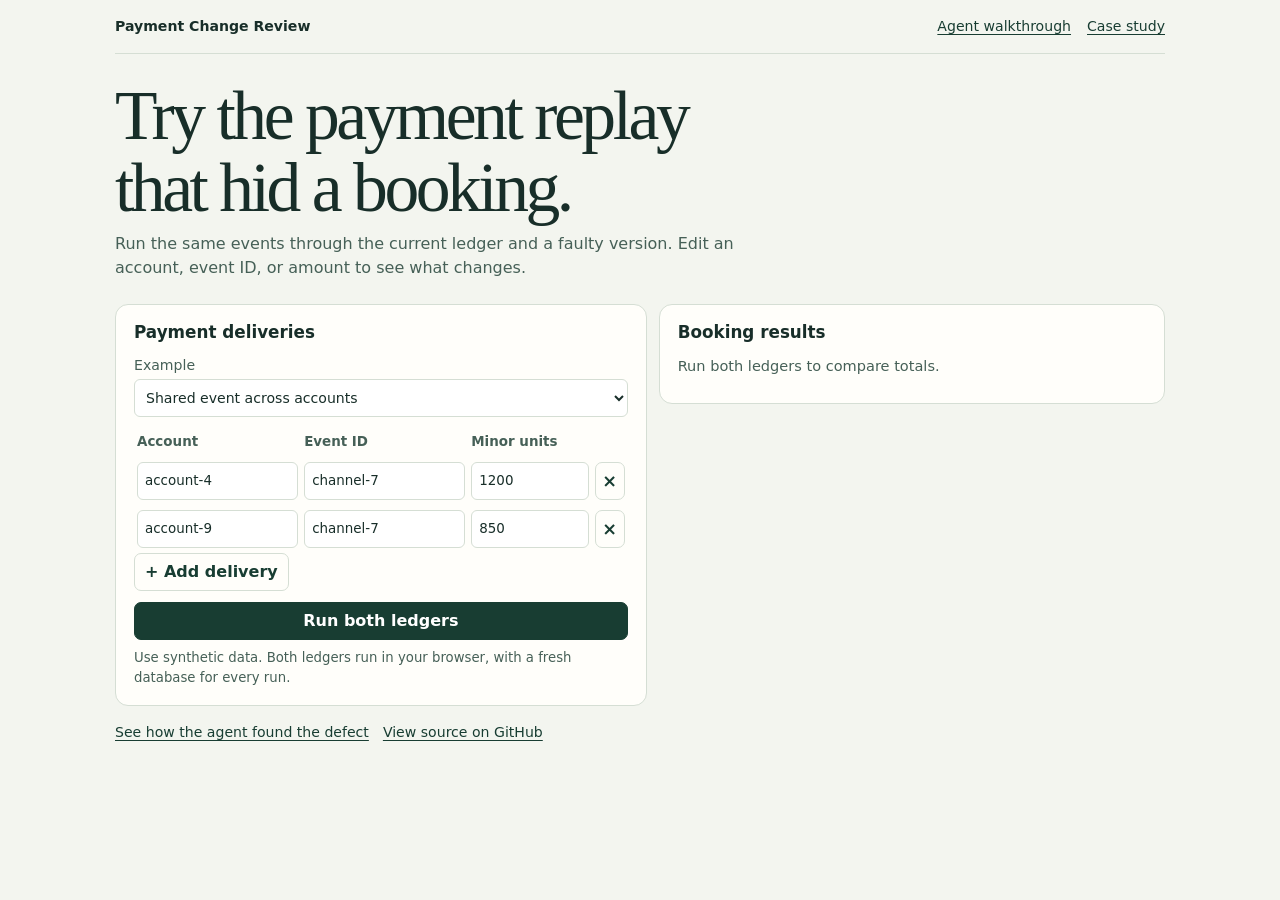
==== recruiter-demo/index.html @ 4d400537 "Deploy an interactive payment ledger sandbox" ====
<!doctype html>
<html lang="en">
<head>
  <meta charset="utf-8">
  <meta name="viewport" content="width=device-width, initial-scale=1">
  <meta name="description" content="Try a payment replay in two SQLite ledgers and see the defect an AI reviewer reproduced.">
  <title>Payment Change Review · Interactive ledger</title>
  <link rel="icon" href="data:,">
  <link rel="stylesheet" href="./recruiter.css">
  <script type="module" src="./recruiter.js"></script>
</head>
<body>
  <div class="wrap">
    <header class="mast">
      <span class="brand">Payment Change Review</span>
      <nav aria-label="Project links">
        <a href="./walkthrough/">Agent walkthrough</a>
        <a href="./brief.pdf">Case study</a>
      </nav>
    </header>
    <main>
      <section class="intro" aria-labelledby="title">
        <h1 id="title">Try the payment replay that hid a booking.</h1>
        <p>Run the same events through the current ledger and a faulty version. Edit an account, event ID, or amount to see what changes.</p>
      </section>
      <noscript>Enable JavaScript to run the ledger, or open the <a href="./brief.pdf">case study</a>.</noscript>
      <div class="workspace">
        <section class="panel" aria-labelledby="deliveries-title">
          <h2 id="deliveries-title">Payment deliveries</h2>
          <form id="delivery-form">
            <fieldset id="editor" disabled>
              <label class="sample" for="example">Example
                <select id="example">
                  <option value="collision">Shared event across accounts</option>
                  <option value="retry">Retry with a changed amount</option>
                  <option value="distinct">Two distinct events</option>
                </select>
              </label>
              <table class="inputs" aria-label="Payment deliveries to run in order">
                <thead><tr><th scope="col">Account</th><th scope="col">Event ID</th><th scope="col">Minor units</th><th scope="col"><span class="sr-only">Remove</span></th></tr></thead>
                <tbody id="delivery-rows"></tbody>
              </table>
              <button id="add" class="secondary" type="button">+ Add delivery</button>
            </fieldset>
            <button id="run" type="submit" disabled>Run both ledgers</button>
          </form>
          <p class="note">Use synthetic data. Both ledgers run in your browser, with a fresh database for every run.</p>
        </section>
        <section class="panel" id="results-panel" aria-labelledby="results-title">
          <h2 id="results-title">Booking results</h2>
          <p id="status" role="status">Choose an example and run both ledgers to compare totals.</p>
          <div id="results" hidden>
            <div class="totals" aria-label="Booked totals in minor units">
              <div class="total"><span>Current ledger</span><strong id="current-total"></strong></div>
              <div class="total" id="faulty-card"><span>Faulty ledger</span><strong id="faulty-total"></strong></div>
            </div>
            <p class="note unit">Totals in minor units</p>
            <table class="outcomes" aria-label="Booking results for each delivery">
              <thead><tr><th scope="col">Delivery</th><th scope="col">Current ledger</th><th scope="col">Faulty ledger</th></tr></thead>
              <tbody id="booking-rows"></tbody>
            </table>
          </div>
        </section>
      </div>
    </main>
    <footer>
      <a href="./walkthrough/">See how the agent found the defect</a>
      <a href="https://github.com/Mukesh-Cse/payment-change-review">View source on GitHub</a>
    </footer>
  </div>
</body>
</html>
---- recruiter-demo/recruiter.css ----
:root { color-scheme: light; --page: #f3f5ef; --paper: #fffefa; --ink: #182e29; --muted: #466057; --line: #d5ded4; --green: #183d32; --wash: #edf4e8; --red: #8b3128; }
* { box-sizing: border-box; }
body { margin: 0; background: var(--page); color: var(--ink); font: 16px/1.5 system-ui, sans-serif; }
button, select, input { font: inherit; }
button, select { cursor: pointer; }
button:disabled, fieldset:disabled select { cursor: default; }
a { color: var(--green); text-underline-offset: .22em; }
:focus-visible { outline: 3px solid #247362; outline-offset: 2px; }
.wrap { width: min(1050px, calc(100% - 40px)); margin: auto; }
.mast, footer { display: flex; align-items: center; justify-content: space-between; flex-wrap: wrap; gap: 8px 14px; padding: 16px 0; font-size: .88rem; }
.mast { border-bottom: 1px solid var(--line); }
.mast nav { display: flex; flex-wrap: wrap; gap: 8px 16px; }
.brand { font-weight: 750; }
.intro { padding: 26px 0 24px; }
h1 { max-width: 760px; font: 500 clamp(2.2rem, 5.8vw, 4.35rem)/1.03 Georgia, serif; letter-spacing: -.05em; margin: 0 0 9px; text-wrap: balance; }
.intro p { max-width: 620px; color: var(--muted); margin: 0; }
.workspace { display: grid; grid-template-columns: 1.05fr 1fr; gap: 12px; align-items: start; }
.panel { background: var(--paper); border: 1px solid var(--line); border-radius: 13px; padding: 17px 18px; min-width: 0; }
h2 { font-size: 1.05rem; line-height: 1.2; margin: 0 0 12px; }
fieldset { border: 0; padding: 0; margin: 0; min-width: 0; }
.sample { display: grid; gap: 3px; margin-bottom: 10px; color: var(--muted); font-size: .88rem; }
select, input { color: var(--ink); border: 1px solid var(--line); border-radius: 6px; background: white; min-height: 38px; padding: 5px 7px; width: 100%; min-width: 0; }
button { min-height: 38px; padding: 6px 10px; border: 1px solid var(--green); border-radius: 7px; background: var(--green); color: white; font-weight: 650; }
button:not(:disabled):hover { background: #25604e; }
button:disabled { opacity: .57; }
button.secondary { color: var(--green); border-color: var(--line); background: var(--paper); }
button.secondary:not(:disabled):hover { background: var(--wash); }
#run { display: block; width: 100%; margin-top: 11px; }
table { width: 100%; border-collapse: collapse; font-size: .84rem; text-align: left; }
th { color: var(--muted); font-weight: 650; }
th, td { padding: 5px 3px; }
.inputs { table-layout: fixed; }
.inputs th:nth-child(3) { width: 25%; }
.inputs th:last-child { width: 36px; }
.inputs button { padding: 0; width: 30px; font-size: 1.1rem; }
.inputs input { font-size: .84rem; }
.outcomes td { vertical-align: top; border-top: 1px solid var(--line); overflow-wrap: anywhere; }
.outcomes td:first-child { width: 34%; }
.outcomes td small { display: block; color: var(--muted); }
.totals { display: grid; grid-template-columns: 1fr 1fr; gap: 8px; }
.total { background: var(--wash); border: 1px solid #cbdac6; border-radius: 8px; padding: 8px 10px; }
.total span { display: block; font-size: .81rem; }
.total strong { display: block; font-size: clamp(1.25rem, 3.1vw, 1.8rem); line-height: 1.25; font-variant-numeric: tabular-nums; overflow-wrap: anywhere; }
.total.difference { border-color: #ecd0c9; background: #fcf0ec; color: var(--red); }
.note { color: var(--muted); font-size: .83rem; margin: 8px 0 0; }
.unit { margin: 3px 0 9px; }
#status { min-height: 1.5em; margin: 0 0 10px; color: var(--muted); font-size: .91rem; }
#status.error { color: var(--red); }
footer { justify-content: flex-start; }
.sr-only { position: absolute; width: 1px; height: 1px; overflow: hidden; clip-path: inset(50%); white-space: nowrap; }
[hidden] { display: none !important; }
@media (max-width: 730px) {
  .wrap { width: calc(100% - 26px); }
  .workspace { grid-template-columns: 1fr; }
  .panel { padding: 13px; }
  .intro { padding: 20px 0 16px; }
}
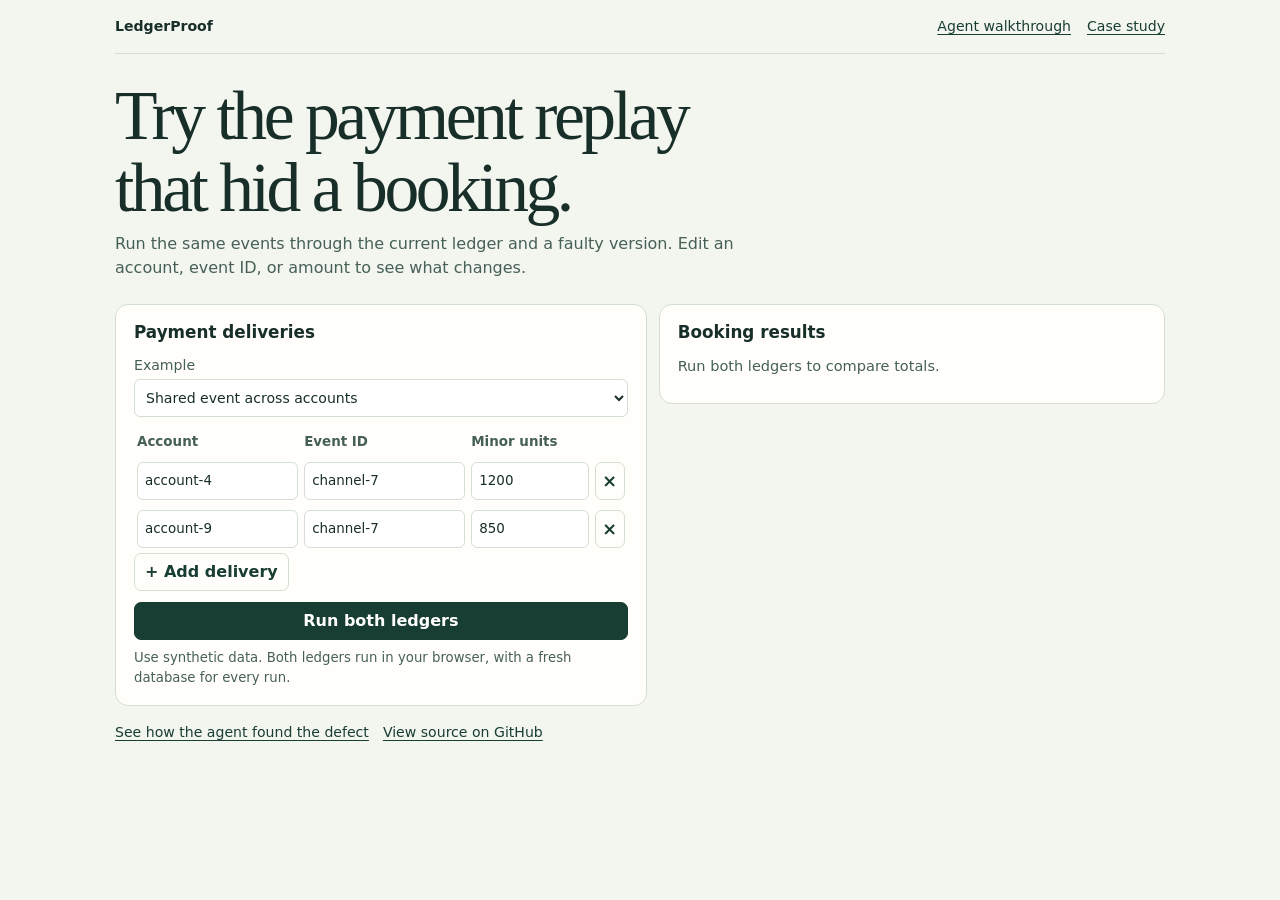
==== commit d88f03f6: "Brand the portfolio as LedgerProof" ====
--- a/recruiter-demo/index.html
+++ b/recruiter-demo/index.html
@@ -4,7 +4,7 @@
   <meta charset="utf-8">
   <meta name="viewport" content="width=device-width, initial-scale=1">
   <meta name="description" content="Try a payment replay in two SQLite ledgers and see the defect an AI reviewer reproduced.">
-  <title>Payment Change Review · Interactive ledger</title>
+  <title>LedgerProof · Payment review sandbox</title>
   <link rel="icon" href="data:,">
   <link rel="stylesheet" href="./recruiter.css">
   <script type="module" src="./recruiter.js"></script>
@@ -12,7 +12,7 @@
 <body>
   <div class="wrap">
     <header class="mast">
-      <span class="brand">Payment Change Review</span>
+      <span class="brand">LedgerProof</span>
       <nav aria-label="Project links">
         <a href="./walkthrough/">Agent walkthrough</a>
         <a href="./brief.pdf">Case study</a>
@@ -65,7 +65,7 @@
     </main>
     <footer>
       <a href="./walkthrough/">See how the agent found the defect</a>
-      <a href="https://github.com/Mukesh-Cse/payment-change-review">View source on GitHub</a>
+      <a href="https://github.com/Mukesh-Cse/ledgerproof-ai">View source on GitHub</a>
     </footer>
   </div>
 </body>
